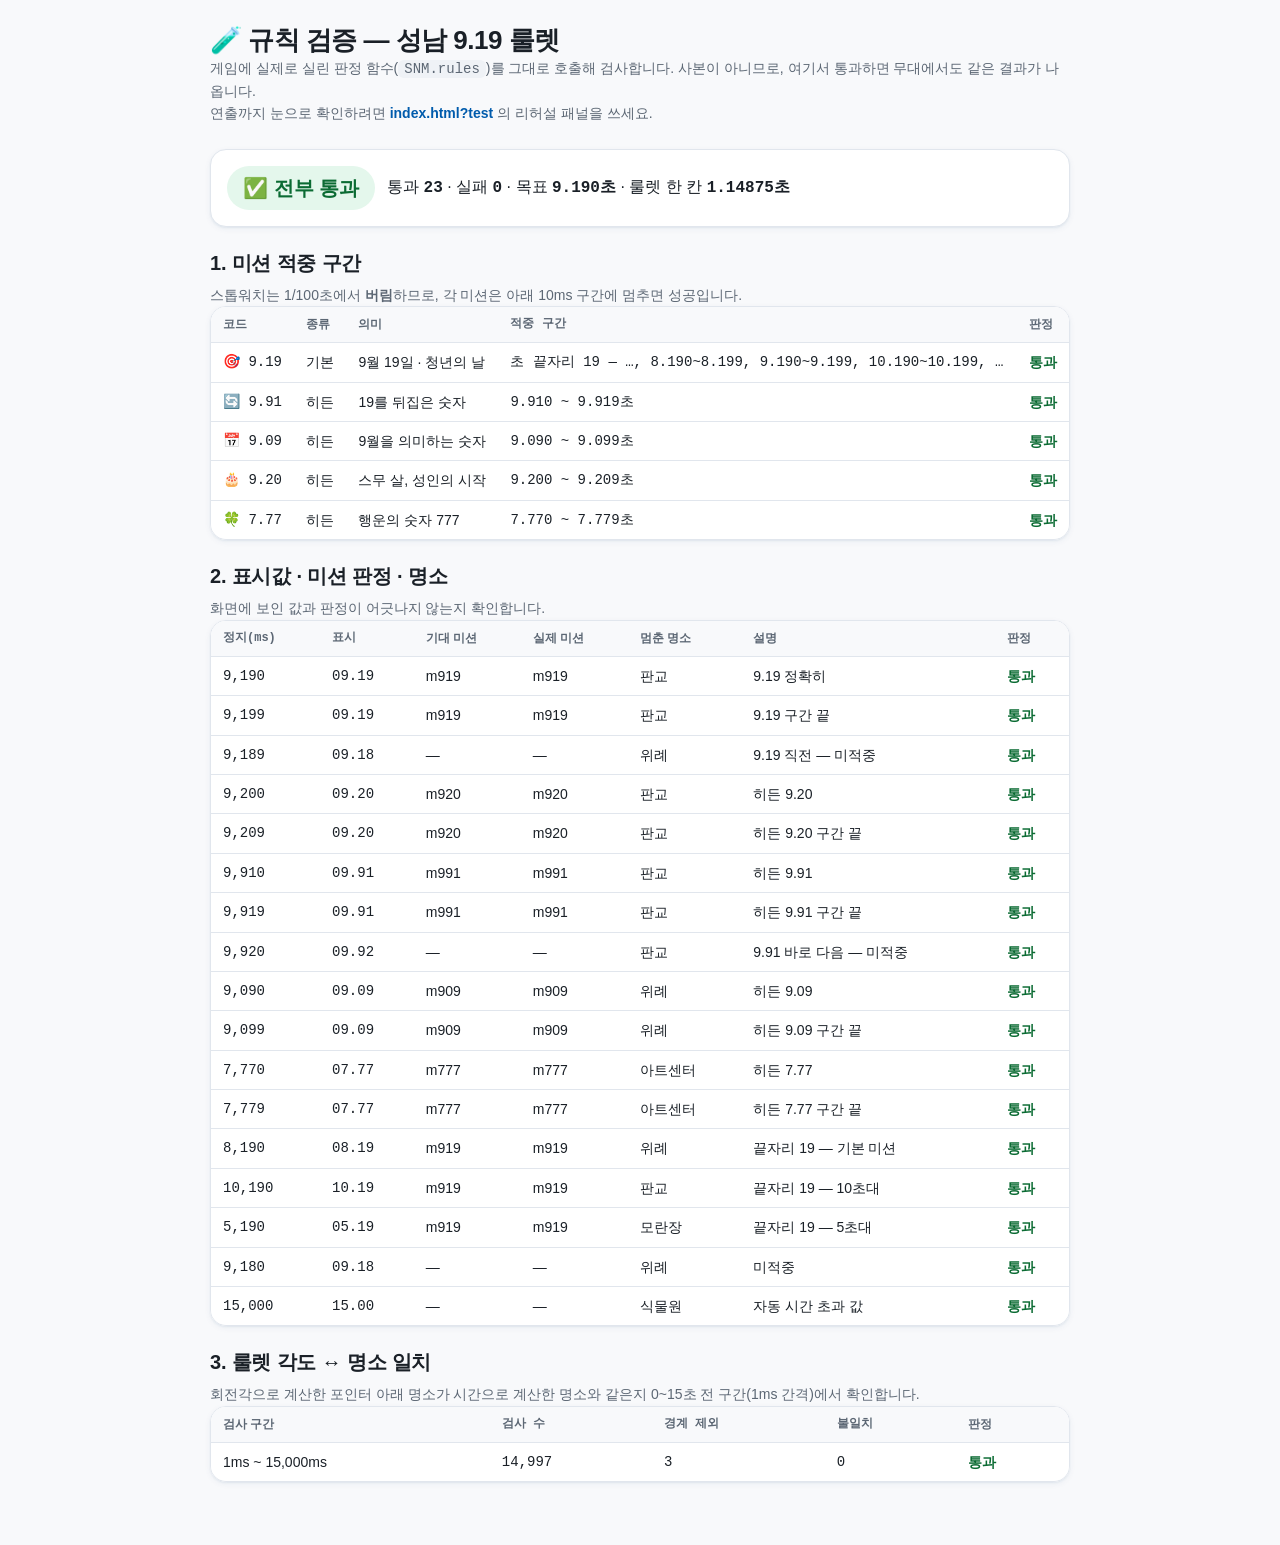
==== test.html @ 919806d4 "game init" ====
<!DOCTYPE html>
<html lang="ko">
<head>
<meta charset="utf-8">
<meta name="viewport" content="width=device-width, initial-scale=1">
<title>규칙 검증 · 성남 9.19 룰렛</title>
<link rel="stylesheet" href="./css/tokens.css">
<link rel="stylesheet" href="./css/base.css">
<link rel="stylesheet" href="./css/components.css">
<style>
  body{ padding:var(--sp-5) var(--sp-4) var(--sp-8); }
  .wrap{ max-width:860px; margin-inline:auto; display:flex; flex-direction:column; gap:var(--sp-5); }
  h1{ font-size:var(--fs-xl); }
  h2{ font-size:var(--fs-lg); margin-bottom:var(--sp-2); }
  .lead{ color:var(--c-text-sub); font-size:var(--fs-sm); }
  .summary{
    display:flex; align-items:center; gap:var(--sp-3); flex-wrap:wrap;
    padding:var(--sp-4); border-radius:var(--r-md);
    background:var(--c-surface); border:1px solid var(--c-border); box-shadow:var(--sh-1);
  }
  .summary__badge{
    padding:6px 16px; border-radius:var(--r-pill);
    font-weight:800; font-size:var(--fs-lg);
  }
  .summary__badge.pass{ background:#E4F7EC; color:#0B6B33; }
  .summary__badge.fail{ background:#FFE5EC; color:var(--sn-red-dark); }
  table{ width:100%; border-collapse:collapse; font-size:var(--fs-sm); background:var(--c-surface); }
  .scroll{ overflow-x:auto; border:1px solid var(--c-border); border-radius:var(--r-md); box-shadow:var(--sh-1); }
  th,td{ padding:8px 12px; text-align:left; border-bottom:1px solid var(--c-border); white-space:nowrap; }
  th{ background:var(--sn-gray-50); font-size:var(--fs-xs); color:var(--c-text-sub); }
  tr:last-child td{ border-bottom:0; }
  td.num, th.num{ font-family:var(--font-num); font-variant-numeric:tabular-nums; }
  .ok{ color:#0B6B33; font-weight:800; }
  .no{ color:var(--sn-red); font-weight:800; }
  tr.is-fail td{ background:#FFF0F4; }
  code{ font-family:var(--font-num); background:var(--sn-gray-100); padding:1px 6px; border-radius:var(--r-xs); }
  .back{ font-weight:700; }
</style>
</head>
<body>
<div class="wrap">

  <header>
    <h1>🧪 규칙 검증 — 성남 9.19 룰렛</h1>
    <p class="lead">
      게임에 실제로 실린 판정 함수(<code>SNM.rules</code>)를 그대로 호출해 검사합니다.
      사본이 아니므로, 여기서 통과하면 무대에서도 같은 결과가 나옵니다.
      <br>연출까지 눈으로 확인하려면 <a class="back" href="./index.html?test">index.html?test</a> 의 리허설 패널을 쓰세요.
    </p>
  </header>

  <div class="summary" id="summary"></div>

  <section>
    <h2>1. 미션 적중 구간</h2>
    <p class="lead">스톱워치는 1/100초에서 <b>버림</b>하므로, 각 미션은 아래 10ms 구간에 멈추면 성공입니다.</p>
    <div class="scroll"><table id="windows"></table></div>
  </section>

  <section>
    <h2>2. 표시값 · 미션 판정 · 명소</h2>
    <p class="lead">화면에 보인 값과 판정이 어긋나지 않는지 확인합니다.</p>
    <div class="scroll"><table id="cases"></table></div>
  </section>

  <section>
    <h2>3. 룰렛 각도 ↔ 명소 일치</h2>
    <p class="lead">회전각으로 계산한 포인터 아래 명소가 시간으로 계산한 명소와 같은지 0~15초 전 구간(1ms 간격)에서 확인합니다.</p>
    <div class="scroll"><table id="sweep"></table></div>
  </section>

</div>

<script src="./js/core/util.js"></script>
<script src="./js/core/store.js"></script>
<script src="./js/core/audio.js"></script>
<script src="./js/core/mascot.js"></script>
<script src="./js/core/ui.js"></script>
<script src="./js/game.js"></script>
<script>
(function () {
  'use strict';
  var R = SNM.rules;
  var pass = 0, fail = 0;

  function mark(ok) { ok ? pass++ : fail++; return ok ? '<span class="ok">통과</span>' : '<span class="no">실패</span>'; }
  function ids(list) { return list.length ? list.join(', ') : '—'; }

  /* ── 1. 미션 적중 구간 ── */
  var wrows = '<tr><th>코드</th><th>종류</th><th>의미</th><th class="num">적중 구간</th><th>판정</th></tr>';
  R.MISSIONS.forEach(function (m) {
    var lo = m.cs * 10, hi = lo + 9;
    var range = (m.kind === 'basic')
      ? '초 끝자리 19 — …, 8.190~8.199, 9.190~9.199, 10.190~10.199, …'
      : (lo / 1000).toFixed(3) + ' ~ ' + (hi / 1000).toFixed(3) + '초';
    // 구간의 양 끝과 바로 바깥이 기대대로인지 확인
    var ok = R.evalMissions(lo).indexOf(m.id) >= 0 &&
             R.evalMissions(hi).indexOf(m.id) >= 0 &&
             R.evalMissions(lo - 1).indexOf(m.id) < 0 &&
             R.evalMissions(hi + 1).indexOf(m.id) < 0;
    wrows += '<tr class="' + (ok ? '' : 'is-fail') + '"><td class="num">' + m.icon + ' ' + m.code + '</td>' +
             '<td>' + (m.kind === 'basic' ? '기본' : '히든') + '</td>' +
             '<td>' + m.title + '</td>' +
             '<td class="num">' + range + '</td><td>' + mark(ok) + '</td></tr>';
  });
  document.getElementById('windows').innerHTML = wrows;

  /* ── 2. 표시값 · 판정 · 명소 ── */
  var CASES = [
    [9190,  '09.19', ['m919'], '9.19 정확히'],
    [9199,  '09.19', ['m919'], '9.19 구간 끝'],
    [9189,  '09.18', [],       '9.19 직전 — 미적중'],
    [9200,  '09.20', ['m920'], '히든 9.20'],
    [9209,  '09.20', ['m920'], '히든 9.20 구간 끝'],
    [9910,  '09.91', ['m991'], '히든 9.91'],
    [9919,  '09.91', ['m991'], '히든 9.91 구간 끝'],
    [9920,  '09.92', [],       '9.91 바로 다음 — 미적중'],
    [9090,  '09.09', ['m909'], '히든 9.09'],
    [9099,  '09.09', ['m909'], '히든 9.09 구간 끝'],
    [7770,  '07.77', ['m777'], '히든 7.77'],
    [7779,  '07.77', ['m777'], '히든 7.77 구간 끝'],
    [8190,  '08.19', ['m919'], '끝자리 19 — 기본 미션'],
    [10190, '10.19', ['m919'], '끝자리 19 — 10초대'],
    [5190,  '05.19', ['m919'], '끝자리 19 — 5초대'],
    [9180,  '09.18', [],       '미적중'],
    [15000, '15.00', [],       '자동 시간 초과 값']
  ];
  var crows = '<tr><th class="num">정지(ms)</th><th class="num">표시</th><th>기대 미션</th><th>실제 미션</th>' +
              '<th>멈춘 명소</th><th>설명</th><th>판정</th></tr>';
  CASES.forEach(function (c) {
    var got = R.evalMissions(c[0]);
    var shown = R.fmt(c[0]);
    var ok = (shown === c[1]) && (got.join(',') === c[2].join(','));
    crows += '<tr class="' + (ok ? '' : 'is-fail') + '">' +
             '<td class="num">' + c[0].toLocaleString('ko-KR') + '</td>' +
             '<td class="num">' + shown + '</td>' +
             '<td>' + ids(c[2]) + '</td><td>' + ids(got) + '</td>' +
             '<td>' + R.segAt(c[0]).short + '</td>' +
             '<td>' + c[3] + '</td><td>' + mark(ok) + '</td></tr>';
  });
  document.getElementById('cases').innerHTML = crows;

  /* ── 3. 각도 ↔ 명소 스윕 ── */
  // 룰렛은 9.19초에 한 바퀴. 슬롯 k(12시부터 시계방향)에는 명소 (7-k) 가 그려져 있다.
  function segByAngle(ms) {
    var A = (ms / R.TARGET_MS) * 360;
    var L = (360 - (A % 360)) % 360;
    var k = Math.floor(L / 45) % 8;
    return R.SEGMENTS[7 - k];
  }
  var bad = [], skipped = 0;
  for (var ms = 1; ms <= 15000; ms++) {
    if (ms % R.SEG_MS === 0) { skipped++; continue; }     // 칸 경계선 위 — 판정 대상 아님
    if (segByAngle(ms).short !== R.segAt(ms).short) bad.push(ms);
  }
  var sweepOK = (bad.length === 0);
  document.getElementById('sweep').innerHTML =
    '<tr><th>검사 구간</th><th class="num">검사 수</th><th class="num">경계 제외</th>' +
    '<th class="num">불일치</th><th>판정</th></tr>' +
    '<tr class="' + (sweepOK ? '' : 'is-fail') + '"><td>1ms ~ 15,000ms</td>' +
    '<td class="num">' + (15000 - skipped).toLocaleString('ko-KR') + '</td>' +
    '<td class="num">' + skipped + '</td>' +
    '<td class="num">' + bad.length + (bad.length ? ' (' + bad.slice(0, 8).join(', ') + '…)' : '') + '</td>' +
    '<td>' + mark(sweepOK) + '</td></tr>';

  /* ── 요약 ── */
  document.getElementById('summary').innerHTML =
    '<span class="summary__badge ' + (fail ? 'fail' : 'pass') + '">' +
      (fail ? '❌ ' + fail + '건 실패' : '✅ 전부 통과') + '</span>' +
    '<span>통과 <b class="num">' + pass + '</b> · 실패 <b class="num">' + fail + '</b>' +
    ' · 목표 <b class="num">' + R.fmt3(R.TARGET_MS) + '초</b>' +
    ' · 룰렛 한 칸 <b class="num">' + (R.SEG_MS / 1000).toFixed(5) + '초</b></span>';
})();
</script>
</body>
</html>
---- css/tokens.css ----
/* ============================================================
   성남 미니게임 랜드 — 디자인 토큰
   성남시 CI 컬러 기반. 모든 CSS 파일보다 먼저 로드할 것.
   ============================================================ */
:root{
  /* ── 브랜드 (성남시 CI) ── */
  --sn-gold:        #F6AB00;
  --sn-gold-dark:   #C98A00;
  --sn-gold-light:  #FFD466;
  --sn-blue:        #005BAC;
  --sn-blue-dark:   #00417A;
  --sn-blue-light:  #4D96D6;
  --sn-red:         #DF003C;
  --sn-red-dark:    #A8002D;
  --sn-red-light:   #FF5C82;
  --sn-white:       #FFFFFF;

  /* ── 뉴트럴 ── */
  --sn-gray-50:  #F8F9FB;
  --sn-gray-100: #EFF2F6;
  --sn-gray-200: #E1E6ED;
  --sn-gray-300: #C8D0DA;
  --sn-gray-400: #9AA6B4;
  --sn-gray-600: #5C6774;
  --sn-gray-800: #2E3742;
  --sn-gray-900: #1A2027;

  /* ── 시맨틱 ── */
  --c-bg:        var(--sn-gray-50);
  --c-surface:   var(--sn-white);
  --c-text:      var(--sn-gray-900);
  --c-text-sub:  var(--sn-gray-600);
  --c-border:    var(--sn-gray-200);
  --c-success:   #14A44D;
  --c-warning:   var(--sn-gold);
  --c-danger:    var(--sn-red);
  --c-on-gold:   #2A1C00;   /* 골드 배경 위 텍스트 (흰 글씨 금지) */

  /* ── 그라디언트 ── */
  --g-gold:  linear-gradient(135deg, #FFD466 0%, #F6AB00 55%, #E09600 100%);
  --g-blue:  linear-gradient(135deg, #4D96D6 0%, #005BAC 100%);
  --g-hero:  radial-gradient(120% 90% at 50% 0%, #FFF6DF 0%, #FFFFFF 60%, #F1F6FB 100%);
  --g-sky:   linear-gradient(180deg, #BFE4FF 0%, #E8F5FF 70%, #FFF6E3 100%);

  /* ── 라운드 ── */
  --r-xs:   6px;
  --r-sm:  10px;
  --r-md:  16px;
  --r-lg:  24px;
  --r-xl:  32px;
  --r-pill: 999px;

  /* ── 그림자 (블루 틴트) ── */
  --sh-1: 0 1px 2px rgba(0,65,122,.06), 0 2px 6px rgba(0,65,122,.06);
  --sh-2: 0 4px 10px rgba(0,65,122,.10), 0 10px 24px rgba(0,65,122,.08);
  --sh-3: 0 10px 24px rgba(0,65,122,.14), 0 24px 56px rgba(0,65,122,.14);
  --sh-gold: 0 6px 18px rgba(246,171,0,.38);
  --sh-inset: inset 0 2px 0 rgba(255,255,255,.6);

  /* ── 간격 (4px 스케일) ── */
  --sp-1:4px; --sp-2:8px; --sp-3:12px; --sp-4:16px;
  --sp-5:24px; --sp-6:32px; --sp-7:48px; --sp-8:64px;

  /* ── 타이포 ── */
  --font-base: "Pretendard", "Pretendard Variable", -apple-system, BlinkMacSystemFont,
               "Apple SD Gothic Neo", "Malgun Gothic", "맑은 고딕",
               "Noto Sans KR", "Segoe UI", Roboto, sans-serif;
  --font-num:  "SF Mono", "JetBrains Mono", ui-monospace, Menlo, Consolas,
               "D2Coding", monospace;
  --fs-xs:12px; --fs-sm:14px; --fs-md:16px; --fs-lg:20px;
  --fs-xl:26px; --fs-2xl:34px; --fs-3xl:44px;
  --lh-tight:1.25; --lh-base:1.6;

  /* ── 모션 ── */
  --ease-out:  cubic-bezier(.2,.8,.3,1);
  --ease-pop:  cubic-bezier(.2,.9,.3,1.3);
  --dur-fast: 140ms; --dur-base: 240ms; --dur-slow: 420ms;

  /* ── 레이어 ── */
  --z-hud:10; --z-header:50; --z-toast:80; --z-modal:100;
}

@media (prefers-reduced-motion: reduce){
  *,*::before,*::after{
    animation-duration:.01ms !important;
    animation-iteration-count:1 !important;
    transition-duration:.01ms !important;
    scroll-behavior:auto !important;
  }
}
---- css/base.css ----
/* ============================================================
   base.css — 리셋 + 타이포 + 유틸리티
   ============================================================ */
*,*::before,*::after{ box-sizing:border-box; }

html{ -webkit-text-size-adjust:100%; }

body{
  margin:0;
  font-family:var(--font-base);
  font-size:var(--fs-md);
  line-height:var(--lh-base);
  color:var(--c-text);
  background:var(--c-bg);
  -webkit-font-smoothing:antialiased;
  -moz-osx-font-smoothing:grayscale;
  overflow-x:hidden;
}

h1,h2,h3,h4,p,figure,ul,ol{ margin:0; }
ul,ol{ padding:0; list-style:none; }
img,svg{ display:block; max-width:100%; }
button,input,select,textarea{ font:inherit; color:inherit; }
button{ background:none; border:0; padding:0; cursor:pointer; }
a{ color:var(--sn-blue); text-decoration:none; }
a:hover{ text-decoration:underline; }

h1{ font-size:var(--fs-2xl); line-height:var(--lh-tight); font-weight:800; letter-spacing:-.02em; }
h2{ font-size:var(--fs-xl); line-height:var(--lh-tight); font-weight:800; letter-spacing:-.01em; }
h3{ font-size:var(--fs-lg); line-height:var(--lh-tight); font-weight:700; }

:focus-visible{ outline:3px solid var(--sn-blue); outline-offset:2px; border-radius:var(--r-xs); }

/* ── 컨테이너 ── */
.container{ width:100%; max-width:1080px; margin-inline:auto; padding-inline:var(--sp-4); }
@media (min-width:1024px){ .container{ padding-inline:var(--sp-5); } }
@media (min-width:1280px){ .container{ max-width:1160px; } }

/* ── 유틸리티 ── */
.num{ font-family:var(--font-num); font-variant-numeric:tabular-nums; }
.sr-only{
  position:absolute; width:1px; height:1px; padding:0; margin:-1px;
  overflow:hidden; clip:rect(0 0 0 0); white-space:nowrap; border:0;
}
.skip-link{
  position:absolute; left:var(--sp-4); top:-100px; z-index:calc(var(--z-modal) + 10);
  background:var(--sn-blue); color:#fff; padding:var(--sp-3) var(--sp-4);
  border-radius:var(--r-sm); font-weight:700; transition:top var(--dur-fast) var(--ease-out);
}
.skip-link:focus{ top:var(--sp-4); text-decoration:none; }

.no-select{ user-select:none; -webkit-user-select:none; -webkit-touch-callout:none; }
.touch{ touch-action:manipulation; }

/* ── 성나미 아이들 애니메이션 ── */
@keyframes nami-idle{
  from{ transform:translateY(0) rotate(-1deg); }
  to  { transform:translateY(-10px) rotate(1deg); }
}
.nami-idle{
  animation:nami-idle 3s var(--ease-out) infinite alternate;
  transform-origin:50% 80%;
}
@keyframes nami-pop{
  0%{ transform:scale(1); } 40%{ transform:scale(1.14); } 100%{ transform:scale(1); }
}
.nami-pop{ animation:nami-pop var(--dur-slow) var(--ease-pop); }
---- css/components.css ----
/* ============================================================
   components.css — 버튼 / 모달 / HUD / 토스트 / 카드 공통
   ============================================================ */

/* ─────────── 버튼 ─────────── */
.btn{
  display:inline-flex; align-items:center; justify-content:center; gap:var(--sp-2);
  min-height:48px; padding:0 var(--sp-5);
  border-radius:var(--r-pill);
  font-weight:700; font-size:var(--fs-md);
  cursor:pointer; touch-action:manipulation; user-select:none;
  transition:transform var(--dur-fast) var(--ease-out),
             filter var(--dur-fast) var(--ease-out),
             box-shadow var(--dur-fast) var(--ease-out);
  text-decoration:none; white-space:nowrap;
}
.btn:hover{ transform:translateY(-2px); filter:brightness(1.05); text-decoration:none; }
.btn:active{ transform:translateY(1px); }
.btn:disabled,.btn[aria-disabled="true"]{
  opacity:.45; cursor:not-allowed; transform:none; filter:none;
}
.btn--primary{ background:var(--g-gold); color:var(--c-on-gold); box-shadow:var(--sh-gold); }
.btn--secondary{ background:var(--g-blue); color:#fff; box-shadow:var(--sh-2); }
.btn--ghost{ background:transparent; color:var(--c-text); border:2px solid var(--sn-gray-300); }
.btn--danger{ background:var(--sn-red); color:#fff; box-shadow:var(--sh-2); }
.btn--icon{
  width:44px; height:44px; min-height:44px; padding:0; border-radius:50%;
  background:var(--c-surface); border:1px solid var(--c-border); box-shadow:var(--sh-1);
  font-size:var(--fs-lg);
}
.btn--sm{ min-height:40px; padding:0 var(--sp-4); font-size:var(--fs-sm); }
.btn--lg{ min-height:56px; padding:0 var(--sp-6); font-size:var(--fs-lg); }
.btn--block{ display:flex; width:100%; }

/* ─────────── 칩 ─────────── */
.chip{
  display:inline-flex; align-items:center; gap:4px;
  padding:3px 10px; border-radius:var(--r-pill);
  font-size:var(--fs-xs); font-weight:700; line-height:1.5;
  background:var(--sn-gray-100); color:var(--c-text-sub);
}
.chip--gold{ background:#FFF3D6; color:#7A5500; }
.chip--blue{ background:#E3F0FB; color:var(--sn-blue-dark); }
.chip--red { background:#FFE5EC; color:var(--sn-red-dark); }

/* ─────────── 카드 ─────────── */
.card{
  background:var(--c-surface);
  border:1px solid var(--c-border);
  border-radius:var(--r-md);
  box-shadow:var(--sh-1);
}

/* ─────────── 공통 헤더 ─────────── */
.app-header{
  position:sticky; top:0; z-index:var(--z-header);
  background:rgba(255,255,255,.88);
  -webkit-backdrop-filter:blur(10px); backdrop-filter:blur(10px);
  border-bottom:1px solid var(--c-border);
}
.app-header__inner{
  display:flex; align-items:center; gap:var(--sp-3);
  min-height:60px; padding-block:var(--sp-2);
}
.app-header__brand{
  display:flex; align-items:center; gap:var(--sp-2);
  font-weight:800; color:var(--c-text); font-size:var(--fs-md);
}
.app-header__brand:hover{ text-decoration:none; }
.app-header__brand img{ height:28px; width:auto; }
.app-header__spacer{ flex:1; }
.app-header__actions{ display:flex; align-items:center; gap:var(--sp-2); }
@media (max-width:479px){
  .app-header__brand span{ font-size:var(--fs-sm); }
}

/* ─────────── HUD ─────────── */
.hud{
  display:flex; align-items:center; gap:var(--sp-3);
  width:100%; padding:var(--sp-3) var(--sp-4);
  background:var(--c-surface); border:1px solid var(--c-border);
  border-radius:var(--r-md); box-shadow:var(--sh-1);
  z-index:var(--z-hud);
}
.hud__item{ display:flex; flex-direction:column; align-items:center; min-width:56px; }
.hud__item--wide{ flex:1; min-width:0; }
.hud__label{ font-size:var(--fs-xs); color:var(--c-text-sub); font-weight:600; line-height:1.3; }
.hud__value{
  font-family:var(--font-num); font-variant-numeric:tabular-nums;
  font-size:var(--fs-lg); font-weight:800; line-height:1.2; color:var(--c-text);
  transition:transform var(--dur-fast) var(--ease-pop), color var(--dur-fast) linear;
}
.hud__value.is-bump{ transform:scale(1.18); }
.hud__item.is-warning .hud__value{ color:var(--sn-red); animation:hud-pulse 1s infinite; }
@keyframes hud-pulse{ 0%,100%{ opacity:1; } 50%{ opacity:.45; } }

.progress{
  width:100%; height:10px; border-radius:var(--r-pill);
  background:var(--sn-gray-200); overflow:hidden;
}
.progress > i{
  display:block; height:100%; width:0;
  background:var(--g-gold); border-radius:inherit;
  transition:width var(--dur-base) var(--ease-out);
}
.progress.is-warning > i{ background:linear-gradient(135deg,#FF5C82,#DF003C); }

/* 생명 하트 */
.lives{ display:flex; gap:2px; font-size:var(--fs-md); line-height:1; }
.lives span{ transition:opacity var(--dur-base) var(--ease-out), transform var(--dur-base) var(--ease-pop); }
.lives span.is-lost{ opacity:.2; transform:scale(.8); filter:grayscale(1); }

/* ─────────── 모달 ─────────── */
.modal-backdrop{
  position:fixed; inset:0; z-index:var(--z-modal);
  display:grid; place-items:center; padding:var(--sp-4);
  background:rgba(0,0,0,.55);
  -webkit-backdrop-filter:blur(4px); backdrop-filter:blur(4px);
  animation:modal-fade .18s var(--ease-out);
  overflow-y:auto;
}
@keyframes modal-fade{ from{ opacity:0; } to{ opacity:1; } }
.modal{
  width:100%; max-width:420px;
  background:var(--c-surface); border-radius:var(--r-lg);
  box-shadow:var(--sh-3); padding:var(--sp-5);
  text-align:center; position:relative;
  animation:modal-in .28s var(--ease-pop);
  max-height:calc(100dvh - 32px); overflow-y:auto;
}
@supports not (height:100dvh){ .modal{ max-height:calc(100vh - 32px); } }
@keyframes modal-in{
  from{ opacity:0; transform:scale(.9) translateY(16px); }
  to  { opacity:1; transform:none; }
}
.modal__mascot{ width:130px; margin:0 auto var(--sp-2); }
.modal__title{ font-size:var(--fs-xl); font-weight:800; margin-bottom:var(--sp-2); }
.modal__grade{
  display:inline-block; margin-bottom:var(--sp-3);
  padding:4px 14px; border-radius:var(--r-pill);
  background:var(--g-gold); color:var(--c-on-gold); font-weight:800; font-size:var(--fs-sm);
}
.modal__score{
  font-family:var(--font-num); font-variant-numeric:tabular-nums;
  font-size:var(--fs-3xl); font-weight:800; color:var(--sn-blue);
  line-height:1.1; margin-bottom:var(--sp-1);
}
.modal__score-unit{ font-size:var(--fs-lg); color:var(--c-text-sub); margin-left:2px; }
.modal__best-ribbon{
  display:inline-block; margin-bottom:var(--sp-3);
  padding:5px 16px; border-radius:var(--r-pill);
  background:var(--g-gold); color:var(--c-on-gold);
  font-weight:800; font-size:var(--fs-sm); box-shadow:var(--sh-gold);
  animation:ribbon-glow 1.4s var(--ease-out) infinite alternate;
}
@keyframes ribbon-glow{ from{ filter:brightness(1); } to{ filter:brightness(1.18); } }
.modal__rows{
  margin:var(--sp-3) 0; padding:var(--sp-3);
  background:var(--sn-gray-50); border-radius:var(--r-sm); text-align:left;
}
.modal__row{
  display:flex; justify-content:space-between; gap:var(--sp-3);
  padding:5px 0; font-size:var(--fs-sm);
}
.modal__row + .modal__row{ border-top:1px dashed var(--c-border); }
.modal__row b{ font-family:var(--font-num); font-variant-numeric:tabular-nums; }
.modal__badges{
  display:flex; flex-wrap:wrap; justify-content:center; gap:var(--sp-2);
  margin:var(--sp-3) 0;
}
.modal__badge{
  display:flex; align-items:center; gap:6px;
  padding:6px 14px; border-radius:var(--r-pill);
  background:#FFF3D6; color:#7A5500; font-weight:700; font-size:var(--fs-sm);
  animation:modal-in .4s var(--ease-pop) backwards;
}
.modal__note{ font-size:var(--fs-xs); color:var(--c-text-sub); margin-top:var(--sp-2); }
.modal__buttons{ display:flex; flex-direction:column; gap:var(--sp-2); margin-top:var(--sp-4); }
@media (min-width:480px){ .modal__buttons{ flex-direction:row; justify-content:center; } }
.modal__buttons .btn{ flex:1; }

/* ─────────── 토스트 ─────────── */
.toast-wrap{
  position:fixed; left:50%; bottom:calc(24px + env(safe-area-inset-bottom));
  transform:translateX(-50%); z-index:var(--z-toast);
  display:flex; flex-direction:column; align-items:center; gap:var(--sp-2);
  pointer-events:none; width:max-content; max-width:calc(100vw - 32px);
}
.toast{
  padding:10px 20px; border-radius:var(--r-pill);
  background:rgba(26,32,39,.92); color:#fff;
  font-size:var(--fs-sm); font-weight:600; box-shadow:var(--sh-3);
  animation:toast-in var(--dur-base) var(--ease-pop);
}
.toast.is-out{ animation:toast-out var(--dur-base) var(--ease-out) forwards; }
@keyframes toast-in { from{ opacity:0; transform:translateY(14px); } to{ opacity:1; transform:none; } }
@keyframes toast-out{ to{ opacity:0; transform:translateY(10px); } }

/* ─────────── 카운트다운 ─────────── */
.countdown{
  position:absolute; inset:0; z-index:calc(var(--z-hud) + 5);
  display:grid; place-items:center;
  background:rgba(255,255,255,.72);
  -webkit-backdrop-filter:blur(2px); backdrop-filter:blur(2px);
  border-radius:inherit; pointer-events:none;
}
.countdown__num{
  font-family:var(--font-num); font-weight:800; font-size:88px;
  color:var(--sn-blue); text-shadow:0 6px 18px rgba(0,91,172,.28);
  animation:cd-pop .7s var(--ease-out);
}
@keyframes cd-pop{
  from{ opacity:0; transform:scale(1.6); } 60%{ opacity:1; transform:scale(1); }
  to  { opacity:0; transform:scale(.9); }
}

/* ─────────── 플로팅 점수 텍스트 ─────────── */
.float-text{
  position:fixed; z-index:var(--z-toast); pointer-events:none;
  font-family:var(--font-num); font-weight:800; font-size:var(--fs-lg);
  text-shadow:0 2px 6px rgba(255,255,255,.9), 0 0 2px rgba(255,255,255,.9);
  animation:float-up .9s var(--ease-out) forwards;
  transform:translate(-50%,-50%);
}
@keyframes float-up{
  0%  { opacity:0; transform:translate(-50%,-50%) scale(.7); }
  20% { opacity:1; transform:translate(-50%,-80%) scale(1.1); }
  100%{ opacity:0; transform:translate(-50%,-170%) scale(1); }
}

/* ─────────── 컨페티 ─────────── */
.confetti-wrap{ position:fixed; inset:0; z-index:calc(var(--z-modal) + 1); pointer-events:none; overflow:hidden; }
.confetti{
  position:absolute; top:-16px; width:9px; height:14px; border-radius:2px;
  animation:confetti-fall linear forwards;
}
@keyframes confetti-fall{
  0%  { opacity:1; transform:translateY(0) rotate(0deg); }
  100%{ opacity:.15; transform:translateY(105vh) rotate(720deg); }
}
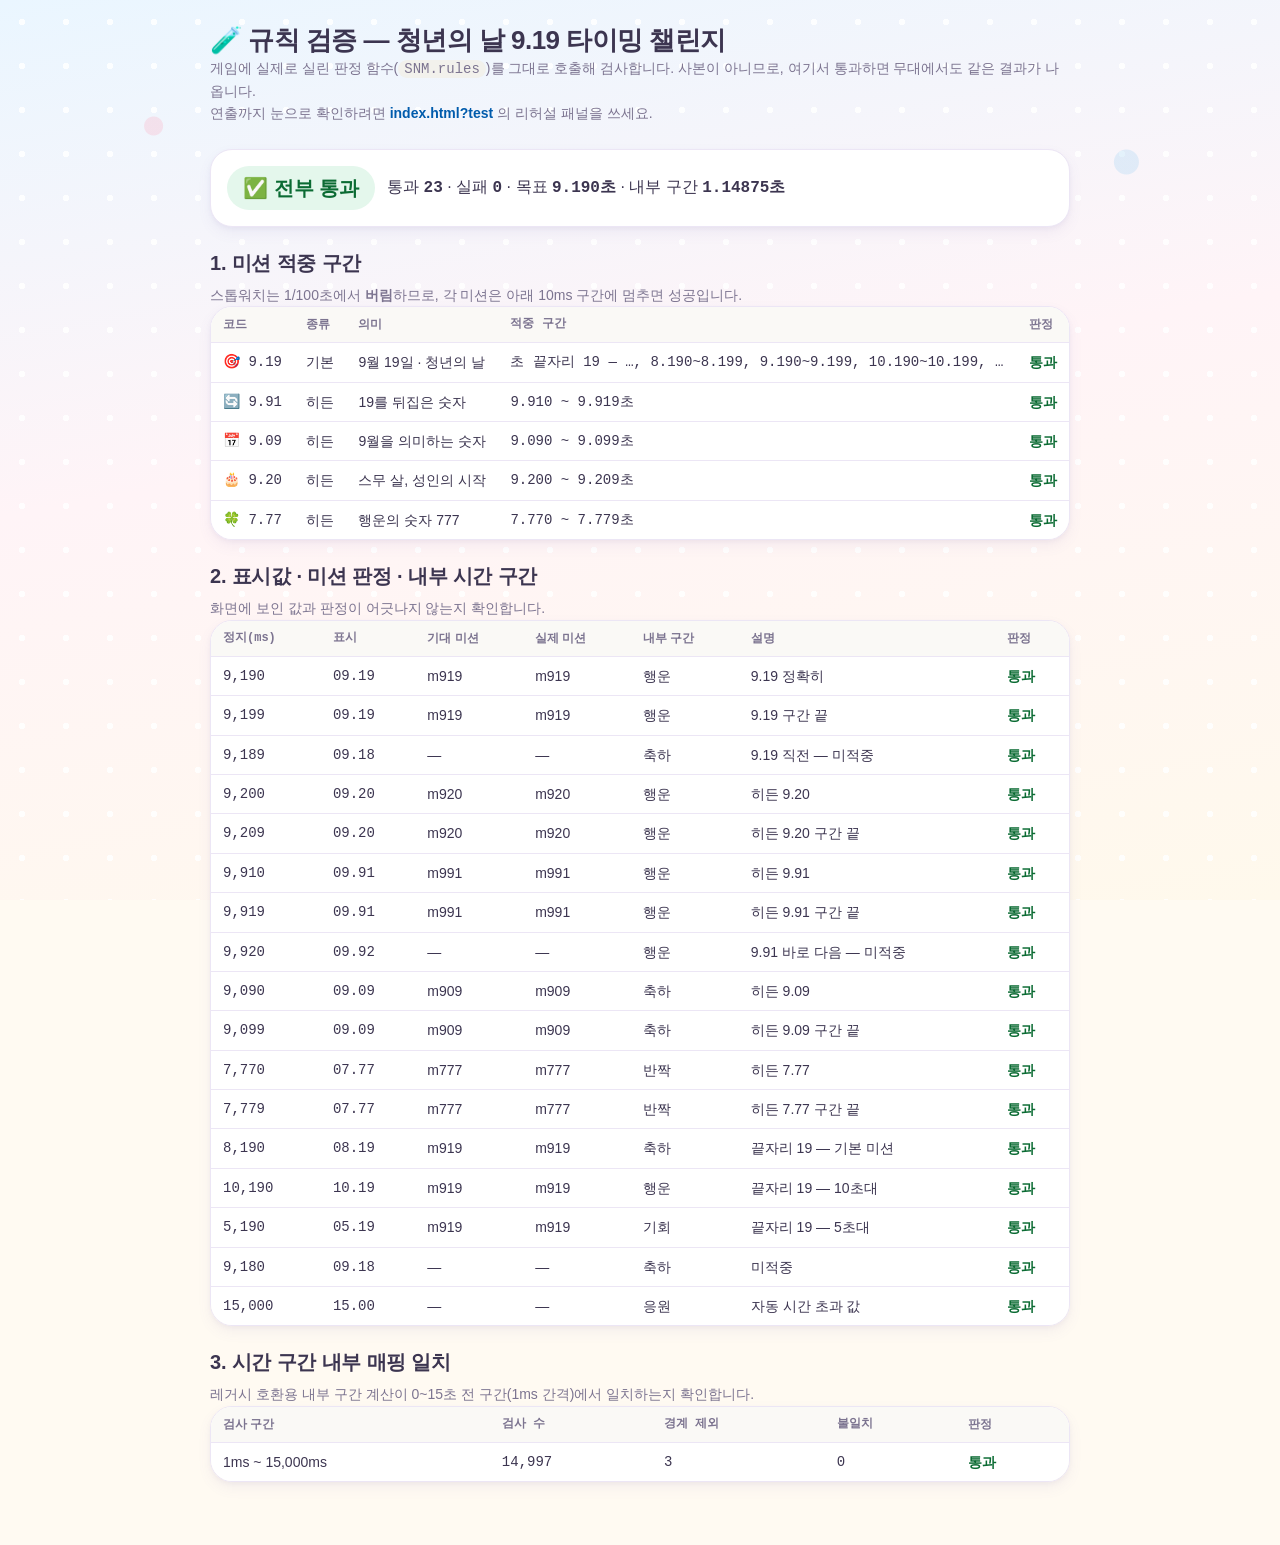
==== commit b758a173: "fix : 청년의 날 행사용 리브랜딩 및 파스텔 톤 디자인 개편   룰렛 → 블라인드 타이밍 전환 이후 남아 있던 작업을   정리하고,  성남시 청년정책협의체 주최 청년의 날 행사" ====
--- a/test.html
+++ b/test.html
@@ -3,7 +3,7 @@
 <head>
 <meta charset="utf-8">
 <meta name="viewport" content="width=device-width, initial-scale=1">
-<title>규칙 검증 · 성남 9.19 룰렛</title>
+<title>규칙 검증 · 청년의 날 9.19 타이밍 챌린지</title>
 <link rel="stylesheet" href="./css/tokens.css">
 <link rel="stylesheet" href="./css/base.css">
 <link rel="stylesheet" href="./css/components.css">
@@ -41,7 +41,7 @@
 <div class="wrap">
 
   <header>
-    <h1>🧪 규칙 검증 — 성남 9.19 룰렛</h1>
+    <h1>🧪 규칙 검증 — 청년의 날 9.19 타이밍 챌린지</h1>
     <p class="lead">
       게임에 실제로 실린 판정 함수(<code>SNM.rules</code>)를 그대로 호출해 검사합니다.
       사본이 아니므로, 여기서 통과하면 무대에서도 같은 결과가 나옵니다.
@@ -58,14 +58,14 @@
   </section>
 
   <section>
-    <h2>2. 표시값 · 미션 판정 · 명소</h2>
+    <h2>2. 표시값 · 미션 판정 · 내부 시간 구간</h2>
     <p class="lead">화면에 보인 값과 판정이 어긋나지 않는지 확인합니다.</p>
     <div class="scroll"><table id="cases"></table></div>
   </section>
 
   <section>
-    <h2>3. 룰렛 각도 ↔ 명소 일치</h2>
-    <p class="lead">회전각으로 계산한 포인터 아래 명소가 시간으로 계산한 명소와 같은지 0~15초 전 구간(1ms 간격)에서 확인합니다.</p>
+    <h2>3. 시간 구간 내부 매핑 일치</h2>
+    <p class="lead">레거시 호환용 내부 구간 계산이 0~15초 전 구간(1ms 간격)에서 일치하는지 확인합니다.</p>
     <div class="scroll"><table id="sweep"></table></div>
   </section>
 
@@ -126,7 +126,7 @@
     [15000, '15.00', [],       '자동 시간 초과 값']
   ];
   var crows = '<tr><th class="num">정지(ms)</th><th class="num">표시</th><th>기대 미션</th><th>실제 미션</th>' +
-              '<th>멈춘 명소</th><th>설명</th><th>판정</th></tr>';
+              '<th>내부 구간</th><th>설명</th><th>판정</th></tr>';
   CASES.forEach(function (c) {
     var got = R.evalMissions(c[0]);
     var shown = R.fmt(c[0]);
@@ -141,7 +141,7 @@
   document.getElementById('cases').innerHTML = crows;
 
   /* ── 3. 각도 ↔ 명소 스윕 ── */
-  // 룰렛은 9.19초에 한 바퀴. 슬롯 k(12시부터 시계방향)에는 명소 (7-k) 가 그려져 있다.
+  // 레거시 호환용 각도 구간과 시간 구간이 동일한지 확인한다.
   function segByAngle(ms) {
     var A = (ms / R.TARGET_MS) * 360;
     var L = (360 - (A % 360)) % 360;
@@ -169,7 +169,7 @@
       (fail ? '❌ ' + fail + '건 실패' : '✅ 전부 통과') + '</span>' +
     '<span>통과 <b class="num">' + pass + '</b> · 실패 <b class="num">' + fail + '</b>' +
     ' · 목표 <b class="num">' + R.fmt3(R.TARGET_MS) + '초</b>' +
-    ' · 룰렛 한 칸 <b class="num">' + (R.SEG_MS / 1000).toFixed(5) + '초</b></span>';
+    ' · 내부 구간 <b class="num">' + (R.SEG_MS / 1000).toFixed(5) + '초</b></span>';
 })();
 </script>
 </body>
--- a/css/tokens.css
+++ b/css/tokens.css
@@ -1,8 +1,12 @@
 /* ============================================================
    성남 미니게임 랜드 — 디자인 토큰
-   성남시 CI 컬러 기반. 모든 CSS 파일보다 먼저 로드할 것.
+   성남시 CI 컬러 기반 + 파스텔 캔디 레이어(아기자기 톤).
+   모든 CSS 파일보다 먼저 로드할 것.
    ============================================================ */
 :root{
+  /* 현재 노출 화면의 성남시 CI 기반 이벤트 팔레트. */
+  --event-navy:#00417A; --event-violet:#005BAC; --event-mint:#4D96D6;
+  --event-coral:#DF003C; --event-yellow:#F6AB00; --event-bg:#F1F6FB;
   /* ── 브랜드 (성남시 CI) ── */
   --sn-gold:        #F6AB00;
   --sn-gold-dark:   #C98A00;
@@ -15,47 +19,72 @@
   --sn-red-light:   #FF5C82;
   --sn-white:       #FFFFFF;
 
-  /* ── 뉴트럴 ── */
-  --sn-gray-50:  #F8F9FB;
-  --sn-gray-100: #EFF2F6;
-  --sn-gray-200: #E1E6ED;
-  --sn-gray-300: #C8D0DA;
-  --sn-gray-400: #9AA6B4;
-  --sn-gray-600: #5C6774;
-  --sn-gray-800: #2E3742;
-  --sn-gray-900: #1A2027;
+  /* ── 파스텔 캔디 (아기자기 톤) ──
+     브랜드 색을 한 톤 밝게 풀어 쓴 보조 팔레트. 큰 면적·장식에 사용. */
+  --candy-sky:        #8FCBF2;   /* 성남 블루의 파스텔 */
+  --candy-sky-soft:   #DCF0FF;
+  --candy-butter:     #FFC94B;   /* 성남 골드의 파스텔 */
+  --candy-butter-soft:#FFF0C4;
+  --candy-berry:      #FF97B0;   /* 성남 레드의 파스텔 */
+  --candy-berry-soft: #FFE1E8;
+  --candy-mint:       #7FDCC2;
+  --candy-mint-soft:  #DDF7EF;
+  --candy-lilac:      #B6A8F0;
+  --candy-lilac-soft: #ECE7FF;
+  --candy-peach:      #FFB392;
+  --candy-cream:      #FFFCF4;
+
+  /* ── 뉴트럴 (살짝 따뜻하게) ── */
+  --sn-gray-50:  #FAF9F6;
+  --sn-gray-100: #F2F1EC;
+  --sn-gray-200: #E6E4DD;
+  --sn-gray-300: #CFCCC2;
+  --sn-gray-400: #9E9C93;
+  --sn-gray-600: #6A6A63;
+  --sn-gray-800: #3A3A36;
+  --sn-gray-900: #26262A;
 
   /* ── 시맨틱 ── */
-  --c-bg:        var(--sn-gray-50);
+  --c-bg:        var(--candy-cream);
   --c-surface:   var(--sn-white);
-  --c-text:      var(--sn-gray-900);
-  --c-text-sub:  var(--sn-gray-600);
-  --c-border:    var(--sn-gray-200);
-  --c-success:   #14A44D;
+  --c-text:      #3C3550;          /* 순검정 대신 부드러운 자주빛 먹색 */
+  --c-text-sub:  #7C7490;
+  --c-border:    #ECE6F5;
+  --c-success:   #2FBF7E;
   --c-warning:   var(--sn-gold);
   --c-danger:    var(--sn-red);
-  --c-on-gold:   #2A1C00;   /* 골드 배경 위 텍스트 (흰 글씨 금지) */
+  --c-on-gold:   #6A4200;   /* 골드 배경 위 텍스트 (흰 글씨 금지) */
 
   /* ── 그라디언트 ── */
-  --g-gold:  linear-gradient(135deg, #FFD466 0%, #F6AB00 55%, #E09600 100%);
-  --g-blue:  linear-gradient(135deg, #4D96D6 0%, #005BAC 100%);
-  --g-hero:  radial-gradient(120% 90% at 50% 0%, #FFF6DF 0%, #FFFFFF 60%, #F1F6FB 100%);
-  --g-sky:   linear-gradient(180deg, #BFE4FF 0%, #E8F5FF 70%, #FFF6E3 100%);
+  --g-gold:  linear-gradient(135deg, #FFE6A3 0%, #FFC94B 55%, #F6AB00 100%);
+  --g-blue:  linear-gradient(135deg, #4FA6E3 0%, #1D82C9 52%, #005BAC 100%);
+  --g-berry: linear-gradient(135deg, #FFC0D0 0%, #FF97B0 100%);
+  --g-mint:  linear-gradient(135deg, #BFF0E2 0%, #7FDCC2 100%);
+  --g-hero:  radial-gradient(120% 90% at 50% 0%, #FFF6DF 0%, #FFFFFF 60%, #EAF6FF 100%);
+  --g-sky:   linear-gradient(180deg, #CDEBFF 0%, #EAF6FF 62%, #FFF7E8 100%);
+  /* 파스텔 무지개 — 리본·구분선용 */
+  --g-rainbow: linear-gradient(90deg,#FF97B0,#FFC94B,#7FDCC2,#8FCBF2,#B6A8F0);
 
-  /* ── 라운드 ── */
-  --r-xs:   6px;
-  --r-sm:  10px;
-  --r-md:  16px;
-  --r-lg:  24px;
-  --r-xl:  32px;
+  /* ── 라운드 (전반적으로 더 동글동글하게) ── */
+  --r-xs:  10px;
+  --r-sm:  16px;
+  --r-md:  22px;
+  --r-lg:  30px;
+  --r-xl:  40px;
   --r-pill: 999px;
 
-  /* ── 그림자 (블루 틴트) ── */
-  --sh-1: 0 1px 2px rgba(0,65,122,.06), 0 2px 6px rgba(0,65,122,.06);
-  --sh-2: 0 4px 10px rgba(0,65,122,.10), 0 10px 24px rgba(0,65,122,.08);
-  --sh-3: 0 10px 24px rgba(0,65,122,.14), 0 24px 56px rgba(0,65,122,.14);
-  --sh-gold: 0 6px 18px rgba(246,171,0,.38);
-  --sh-inset: inset 0 2px 0 rgba(255,255,255,.6);
+  /* ── 그림자 ──
+     sh-1~3 : 부드러운 라벤더 틴트 (칙칙한 회색 그림자 대신)
+     sh-jelly-* : 아래로 떨어지는 단색 굽 — 젤리 버튼/카드용 */
+  --sh-1: 0 2px 4px rgba(120,105,170,.06), 0 6px 14px rgba(120,105,170,.07);
+  --sh-2: 0 4px 10px rgba(120,105,170,.10), 0 12px 28px rgba(120,105,170,.10);
+  --sh-3: 0 12px 28px rgba(120,105,170,.16), 0 28px 64px rgba(120,105,170,.16);
+  --sh-gold: 0 6px 18px rgba(246,171,0,.34);
+  --sh-inset: inset 0 2px 0 rgba(255,255,255,.7);
+  --sh-jelly-blue:  0 6px 0 #6FB4E2, 0 12px 22px rgba(87,173,230,.28);
+  --sh-jelly-gold:  0 6px 0 #E9AE2E, 0 12px 22px rgba(246,171,0,.26);
+  --sh-jelly-berry: 0 6px 0 #F07E99, 0 12px 22px rgba(255,151,176,.28);
+  --sh-jelly-soft:  0 5px 0 #ECE6F5, 0 12px 22px rgba(120,105,170,.10);
 
   /* ── 간격 (4px 스케일) ── */
   --sp-1:4px; --sp-2:8px; --sp-3:12px; --sp-4:16px;
--- a/css/base.css
+++ b/css/base.css
@@ -2,6 +2,7 @@
    base.css — 리셋 + 타이포 + 유틸리티
    ============================================================ */
 *,*::before,*::after{ box-sizing:border-box; }
+[hidden]{ display:none !important; }
 
 html{ -webkit-text-size-adjust:100%; }
 
@@ -11,7 +12,18 @@
   font-size:var(--fs-md);
   line-height:var(--lh-base);
   color:var(--c-text);
-  background:var(--c-bg);
+  /* 파스텔 하늘 + 물방울 도트 + 은은한 체크 — 칙칙함을 걷어내는 배경 */
+  background-color:#FFFAF2;
+  background-image:
+    radial-gradient(circle at 12% 14%, rgba(255,151,176,.22) 0 9px, transparent 10px),
+    radial-gradient(circle at 88% 18%, rgba(143,203,242,.24) 0 12px, transparent 13px),
+    radial-gradient(circle at 78% 88%, rgba(127,220,194,.22) 0 10px, transparent 11px),
+    radial-gradient(circle at 18% 82%, rgba(255,201,75,.22) 0 8px, transparent 9px),
+    radial-gradient(circle at 50% 46%, rgba(182,168,240,.14) 0 6px, transparent 7px),
+    radial-gradient(circle 3px at 50% 50%, rgba(255,255,255,.85) 98%, transparent 100%),
+    linear-gradient(170deg,#EAF6FF 0%,#FFF4F7 46%,#FFF9EC 100%);
+  background-size:auto,auto,auto,auto,auto,44px 44px,auto;
+  background-attachment:fixed;
   -webkit-font-smoothing:antialiased;
   -moz-osx-font-smoothing:grayscale;
   overflow-x:hidden;
@@ -29,7 +41,7 @@
 h2{ font-size:var(--fs-xl); line-height:var(--lh-tight); font-weight:800; letter-spacing:-.01em; }
 h3{ font-size:var(--fs-lg); line-height:var(--lh-tight); font-weight:700; }
 
-:focus-visible{ outline:3px solid var(--sn-blue); outline-offset:2px; border-radius:var(--r-xs); }
+:focus-visible{ outline:3px dashed var(--candy-lilac); outline-offset:3px; border-radius:var(--r-xs); }
 
 /* ── 컨테이너 ── */
 .container{ width:100%; max-width:1080px; margin-inline:auto; padding-inline:var(--sp-4); }
@@ -45,12 +57,27 @@
 .skip-link{
   position:absolute; left:var(--sp-4); top:-100px; z-index:calc(var(--z-modal) + 10);
   background:var(--sn-blue); color:#fff; padding:var(--sp-3) var(--sp-4);
-  border-radius:var(--r-sm); font-weight:700; transition:top var(--dur-fast) var(--ease-out);
+  border-radius:var(--r-pill); font-weight:700; transition:top var(--dur-fast) var(--ease-out);
+  box-shadow:var(--sh-2);
 }
 .skip-link:focus{ top:var(--sp-4); text-decoration:none; }
 
 .no-select{ user-select:none; -webkit-user-select:none; -webkit-touch-callout:none; }
 .touch{ touch-action:manipulation; }
+
+/* ── 공용 아기자기 모션 ── */
+@keyframes cute-bob{
+  0%,100%{ transform:translateY(0) rotate(-2deg); }
+  50%    { transform:translateY(-8px) rotate(2deg); }
+}
+@keyframes cute-twinkle{
+  0%,100%{ opacity:.35; transform:scale(.85); }
+  50%    { opacity:1;   transform:scale(1.15); }
+}
+@keyframes cute-wiggle{
+  0%,100%{ transform:rotate(-3deg); }
+  50%    { transform:rotate(3deg); }
+}
 
 /* ── 성나미 아이들 애니메이션 ── */
 @keyframes nami-idle{
--- a/css/components.css
+++ b/css/components.css
@@ -1,5 +1,6 @@
 /* ============================================================
    components.css — 버튼 / 모달 / HUD / 토스트 / 카드 공통
+   전반 톤: 파스텔 + 두꺼운 흰 테두리 + 아래로 떨어지는 젤리 굽
    ============================================================ */
 
 /* ─────────── 버튼 ─────────── */
@@ -7,67 +8,105 @@
   display:inline-flex; align-items:center; justify-content:center; gap:var(--sp-2);
   min-height:48px; padding:0 var(--sp-5);
   border-radius:var(--r-pill);
-  font-weight:700; font-size:var(--fs-md);
+  font-weight:800; font-size:var(--fs-md); letter-spacing:-.01em;
   cursor:pointer; touch-action:manipulation; user-select:none;
-  transition:transform var(--dur-fast) var(--ease-out),
+  transition:transform var(--dur-fast) var(--ease-pop),
              filter var(--dur-fast) var(--ease-out),
              box-shadow var(--dur-fast) var(--ease-out);
   text-decoration:none; white-space:nowrap;
 }
-.btn:hover{ transform:translateY(-2px); filter:brightness(1.05); text-decoration:none; }
-.btn:active{ transform:translateY(1px); }
+.btn:hover{ transform:translateY(-3px) rotate(-.6deg); filter:brightness(1.04); text-decoration:none; }
+.btn:active{ transform:translateY(3px); box-shadow:0 1px 0 rgba(0,0,0,.12); }
 .btn:disabled,.btn[aria-disabled="true"]{
-  opacity:.45; cursor:not-allowed; transform:none; filter:none;
-}
-.btn--primary{ background:var(--g-gold); color:var(--c-on-gold); box-shadow:var(--sh-gold); }
-.btn--secondary{ background:var(--g-blue); color:#fff; box-shadow:var(--sh-2); }
-.btn--ghost{ background:transparent; color:var(--c-text); border:2px solid var(--sn-gray-300); }
-.btn--danger{ background:var(--sn-red); color:#fff; box-shadow:var(--sh-2); }
+  opacity:.42; cursor:not-allowed; transform:none; filter:grayscale(.35);
+}
+.btn--primary{
+  background:var(--g-blue); color:#fff;
+  border:3px solid #fff;
+  text-shadow:0 2px 0 rgba(0,65,122,.25);
+  box-shadow:var(--sh-jelly-blue);
+}
+.btn--secondary{
+  background:var(--g-gold); color:var(--c-on-gold);
+  border:3px solid #fff; box-shadow:var(--sh-jelly-gold);
+}
+.btn--ghost{
+  background:var(--sn-white); color:var(--c-text);
+  border:2.5px solid var(--c-border);
+  box-shadow:var(--sh-jelly-soft);
+}
+.btn--ghost:hover{ border-color:var(--candy-sky); color:var(--sn-blue); }
+.btn--danger{
+  background:var(--g-berry); color:#7A0026;
+  border:3px solid #fff; box-shadow:var(--sh-jelly-berry);
+}
 .btn--icon{
-  width:44px; height:44px; min-height:44px; padding:0; border-radius:50%;
-  background:var(--c-surface); border:1px solid var(--c-border); box-shadow:var(--sh-1);
+  width:46px; height:46px; min-height:46px; padding:0; border-radius:50%;
+  background:var(--sn-white); border:2.5px solid var(--c-border);
+  box-shadow:0 4px 0 #ECE6F5;
   font-size:var(--fs-lg);
 }
+.btn--icon:hover{ border-color:var(--candy-butter); }
 .btn--sm{ min-height:40px; padding:0 var(--sp-4); font-size:var(--fs-sm); }
-.btn--lg{ min-height:56px; padding:0 var(--sp-6); font-size:var(--fs-lg); }
+.btn--lg{ min-height:64px; padding:0 var(--sp-6); font-size:var(--fs-lg); }
 .btn--block{ display:flex; width:100%; }
 
 /* ─────────── 칩 ─────────── */
 .chip{
   display:inline-flex; align-items:center; gap:4px;
-  padding:3px 10px; border-radius:var(--r-pill);
-  font-size:var(--fs-xs); font-weight:700; line-height:1.5;
+  padding:4px 12px; border-radius:var(--r-pill);
+  font-size:var(--fs-xs); font-weight:800; line-height:1.5;
   background:var(--sn-gray-100); color:var(--c-text-sub);
-}
-.chip--gold{ background:#FFF3D6; color:#7A5500; }
-.chip--blue{ background:#E3F0FB; color:var(--sn-blue-dark); }
-.chip--red { background:#FFE5EC; color:var(--sn-red-dark); }
+  border:1.5px solid rgba(255,255,255,.9);
+}
+.chip--gold{ background:var(--candy-butter-soft); color:#8A5E00; border-color:#FFE08A; }
+.chip--blue{ background:var(--candy-sky-soft);    color:#0F5D91; border-color:#B7E1FA; }
+.chip--red { background:var(--candy-berry-soft);  color:#B0224A; border-color:#FFC2D1; }
 
 /* ─────────── 카드 ─────────── */
 .card{
   background:var(--c-surface);
-  border:1px solid var(--c-border);
+  border:2.5px solid var(--c-border);
   border-radius:var(--r-md);
-  box-shadow:var(--sh-1);
+  box-shadow:var(--sh-jelly-soft);
 }
 
 /* ─────────── 공통 헤더 ─────────── */
 .app-header{
   position:sticky; top:0; z-index:var(--z-header);
-  background:rgba(255,255,255,.88);
+  background:rgba(255,253,248,.9);
   -webkit-backdrop-filter:blur(10px); backdrop-filter:blur(10px);
-  border-bottom:1px solid var(--c-border);
+  border-bottom:0;
+  box-shadow:0 4px 18px rgba(120,105,170,.10);
+}
+/* 헤더 아래 파스텔 무지개 리본 */
+.app-header::after{
+  content:''; position:absolute; left:0; right:0; bottom:0; height:5px;
+  background:var(--g-rainbow); opacity:.75;
 }
 .app-header__inner{
   display:flex; align-items:center; gap:var(--sp-3);
-  min-height:60px; padding-block:var(--sp-2);
+  min-height:62px; padding-block:var(--sp-2);
 }
 .app-header__brand{
   display:flex; align-items:center; gap:var(--sp-2);
+  min-width:0;
   font-weight:800; color:var(--c-text); font-size:var(--fs-md);
 }
 .app-header__brand:hover{ text-decoration:none; }
 .app-header__brand img{ height:28px; width:auto; }
+/* 행사명이 길어도 헤더 버튼을 밀어내지 않도록 말줄임 처리 */
+.app-header__brand > span{
+  min-width:0; overflow:hidden; text-overflow:ellipsis; white-space:nowrap;
+  padding:5px 14px; border-radius:var(--r-pill);
+  background:var(--candy-sky-soft); color:#0F5D91;
+  border:2px solid #fff; box-shadow:0 3px 0 #C9E7FA;
+}
+.app-header__mark{
+  display:grid; place-items:center; width:42px; height:42px; border-radius:50%;
+  background:var(--g-blue); color:#fff; font-family:var(--font-num); font-size:11px;
+  border:2.5px solid #fff; box-shadow:0 4px 0 #6FB4E2;
+}
 .app-header__spacer{ flex:1; }
 .app-header__actions{ display:flex; align-items:center; gap:var(--sp-2); }
 @media (max-width:479px){
@@ -76,34 +115,50 @@
 
 /* ─────────── HUD ─────────── */
 .hud{
-  display:flex; align-items:center; gap:var(--sp-3);
-  width:100%; padding:var(--sp-3) var(--sp-4);
-  background:var(--c-surface); border:1px solid var(--c-border);
-  border-radius:var(--r-md); box-shadow:var(--sh-1);
+  display:flex; align-items:center; gap:var(--sp-2);
+  width:100%; padding:var(--sp-3);
+  background:linear-gradient(135deg,#FFFDF7,#FFF3F7);
+  border:3px solid #fff;
+  border-radius:var(--r-lg);
+  box-shadow:0 6px 0 #F3E7F2, 0 14px 26px rgba(120,105,170,.10);
   z-index:var(--z-hud);
 }
-.hud__item{ display:flex; flex-direction:column; align-items:center; min-width:56px; }
-.hud__item--wide{ flex:1; min-width:0; }
-.hud__label{ font-size:var(--fs-xs); color:var(--c-text-sub); font-weight:600; line-height:1.3; }
+/* HUD 각 항목을 동글동글한 캡슐로 */
+.hud__item{
+  display:flex; flex-direction:column; align-items:center; justify-content:center;
+  min-width:64px; padding:var(--sp-2) var(--sp-3);
+  border-radius:var(--r-md);
+  background:var(--sn-white);
+  border:2px solid var(--candy-sky-soft);
+}
+.hud__item:first-child{ background:var(--candy-mint-soft); border-color:#BFEDE0; }
+.hud__item:last-child{ background:var(--candy-butter-soft); border-color:#FFE08A; }
+.hud__item--wide{ flex:1; min-width:0; background:var(--candy-lilac-soft); border-color:#DBD2FA; }
+.hud__label{
+  font-size:var(--fs-xs); color:var(--c-text-sub); font-weight:700; line-height:1.3;
+  letter-spacing:.02em;
+}
 .hud__value{
   font-family:var(--font-num); font-variant-numeric:tabular-nums;
   font-size:var(--fs-lg); font-weight:800; line-height:1.2; color:var(--c-text);
   transition:transform var(--dur-fast) var(--ease-pop), color var(--dur-fast) linear;
 }
-.hud__value.is-bump{ transform:scale(1.18); }
+.hud__value.is-bump{ transform:scale(1.18) rotate(-3deg); }
+.hud__item.is-warning{ background:var(--candy-berry-soft); border-color:#FFC2D1; }
 .hud__item.is-warning .hud__value{ color:var(--sn-red); animation:hud-pulse 1s infinite; }
 @keyframes hud-pulse{ 0%,100%{ opacity:1; } 50%{ opacity:.45; } }
 
 .progress{
-  width:100%; height:10px; border-radius:var(--r-pill);
-  background:var(--sn-gray-200); overflow:hidden;
+  width:100%; height:14px; border-radius:var(--r-pill);
+  background:var(--sn-gray-100); overflow:hidden;
+  border:2px solid #fff; box-shadow:inset 0 2px 4px rgba(120,105,170,.10);
 }
 .progress > i{
   display:block; height:100%; width:0;
   background:var(--g-gold); border-radius:inherit;
   transition:width var(--dur-base) var(--ease-out);
 }
-.progress.is-warning > i{ background:linear-gradient(135deg,#FF5C82,#DF003C); }
+.progress.is-warning > i{ background:var(--g-berry); }
 
 /* 생명 하트 */
 .lives{ display:flex; gap:2px; font-size:var(--fs-md); line-height:1; }
@@ -114,31 +169,46 @@
 .modal-backdrop{
   position:fixed; inset:0; z-index:var(--z-modal);
   display:grid; place-items:center; padding:var(--sp-4);
-  background:rgba(0,0,0,.55);
-  -webkit-backdrop-filter:blur(4px); backdrop-filter:blur(4px);
+  background:rgba(60,53,80,.42);
+  -webkit-backdrop-filter:blur(5px); backdrop-filter:blur(5px);
   animation:modal-fade .18s var(--ease-out);
   overflow-y:auto;
 }
 @keyframes modal-fade{ from{ opacity:0; } to{ opacity:1; } }
 .modal{
   width:100%; max-width:420px;
-  background:var(--c-surface); border-radius:var(--r-lg);
-  box-shadow:var(--sh-3); padding:var(--sp-5);
+  background:
+    radial-gradient(circle at 12% 8%, var(--candy-berry-soft) 0 26px, transparent 27px),
+    radial-gradient(circle at 90% 12%, var(--candy-sky-soft) 0 30px, transparent 31px),
+    radial-gradient(circle at 86% 94%, var(--candy-mint-soft) 0 24px, transparent 25px),
+    linear-gradient(160deg,#FFFFFF,#FFFBF4);
+  border:4px solid #fff;
+  border-radius:var(--r-xl);
+  box-shadow:0 10px 0 rgba(182,168,240,.28), var(--sh-3);
+  padding:var(--sp-5);
   text-align:center; position:relative;
-  animation:modal-in .28s var(--ease-pop);
+  animation:modal-in .3s var(--ease-pop);
   max-height:calc(100dvh - 32px); overflow-y:auto;
+}
+/* 모달 상단 무지개 리본 */
+.modal::before{
+  content:''; position:absolute; left:14%; right:14%; top:0; height:6px;
+  border-radius:0 0 var(--r-pill) var(--r-pill);
+  background:var(--g-rainbow);
 }
 @supports not (height:100dvh){ .modal{ max-height:calc(100vh - 32px); } }
 @keyframes modal-in{
-  from{ opacity:0; transform:scale(.9) translateY(16px); }
+  from{ opacity:0; transform:scale(.88) translateY(18px) rotate(-1.5deg); }
   to  { opacity:1; transform:none; }
 }
 .modal__mascot{ width:130px; margin:0 auto var(--sp-2); }
-.modal__title{ font-size:var(--fs-xl); font-weight:800; margin-bottom:var(--sp-2); }
+.modal__title{ font-size:var(--fs-xl); font-weight:800; margin-bottom:var(--sp-2); color:var(--sn-blue-dark); }
 .modal__grade{
   display:inline-block; margin-bottom:var(--sp-3);
-  padding:4px 14px; border-radius:var(--r-pill);
-  background:var(--g-gold); color:var(--c-on-gold); font-weight:800; font-size:var(--fs-sm);
+  padding:6px 18px; border-radius:var(--r-pill);
+  background:var(--g-gold); color:var(--c-on-gold);
+  border:2.5px solid #fff; box-shadow:var(--sh-jelly-gold);
+  font-weight:800; font-size:var(--fs-sm);
 }
 .modal__score{
   font-family:var(--font-num); font-variant-numeric:tabular-nums;
@@ -148,34 +218,39 @@
 .modal__score-unit{ font-size:var(--fs-lg); color:var(--c-text-sub); margin-left:2px; }
 .modal__best-ribbon{
   display:inline-block; margin-bottom:var(--sp-3);
-  padding:5px 16px; border-radius:var(--r-pill);
+  padding:6px 18px; border-radius:var(--r-pill);
   background:var(--g-gold); color:var(--c-on-gold);
+  border:2.5px solid #fff;
   font-weight:800; font-size:var(--fs-sm); box-shadow:var(--sh-gold);
   animation:ribbon-glow 1.4s var(--ease-out) infinite alternate;
 }
-@keyframes ribbon-glow{ from{ filter:brightness(1); } to{ filter:brightness(1.18); } }
+@keyframes ribbon-glow{ from{ filter:brightness(1); transform:rotate(-1.5deg); } to{ filter:brightness(1.18); transform:rotate(1.5deg); } }
 .modal__rows{
-  margin:var(--sp-3) 0; padding:var(--sp-3);
-  background:var(--sn-gray-50); border-radius:var(--r-sm); text-align:left;
+  margin:var(--sp-3) 0; padding:var(--sp-3) var(--sp-4);
+  background:rgba(255,255,255,.75);
+  border:2px dashed var(--candy-sky);
+  border-radius:var(--r-md); text-align:left;
 }
 .modal__row{
   display:flex; justify-content:space-between; gap:var(--sp-3);
-  padding:5px 0; font-size:var(--fs-sm);
-}
-.modal__row + .modal__row{ border-top:1px dashed var(--c-border); }
-.modal__row b{ font-family:var(--font-num); font-variant-numeric:tabular-nums; }
+  padding:6px 0; font-size:var(--fs-sm); font-weight:700;
+}
+.modal__row + .modal__row{ border-top:2px dotted var(--c-border); }
+.modal__row b{ font-family:var(--font-num); font-variant-numeric:tabular-nums; color:var(--sn-blue-dark); }
 .modal__badges{
   display:flex; flex-wrap:wrap; justify-content:center; gap:var(--sp-2);
   margin:var(--sp-3) 0;
 }
 .modal__badge{
   display:flex; align-items:center; gap:6px;
-  padding:6px 14px; border-radius:var(--r-pill);
-  background:#FFF3D6; color:#7A5500; font-weight:700; font-size:var(--fs-sm);
+  padding:7px 16px; border-radius:var(--r-pill);
+  background:var(--candy-butter-soft); color:#8A5E00;
+  border:2px solid #fff; box-shadow:0 4px 0 #FFE08A;
+  font-weight:800; font-size:var(--fs-sm);
   animation:modal-in .4s var(--ease-pop) backwards;
 }
-.modal__note{ font-size:var(--fs-xs); color:var(--c-text-sub); margin-top:var(--sp-2); }
-.modal__buttons{ display:flex; flex-direction:column; gap:var(--sp-2); margin-top:var(--sp-4); }
+.modal__note{ font-size:var(--fs-xs); color:var(--c-text-sub); margin-top:var(--sp-2); font-weight:600; }
+.modal__buttons{ display:flex; flex-direction:column; gap:var(--sp-3); margin-top:var(--sp-4); }
 @media (min-width:480px){ .modal__buttons{ flex-direction:row; justify-content:center; } }
 .modal__buttons .btn{ flex:1; }
 
@@ -187,31 +262,45 @@
   pointer-events:none; width:max-content; max-width:calc(100vw - 32px);
 }
 .toast{
-  padding:10px 20px; border-radius:var(--r-pill);
-  background:rgba(26,32,39,.92); color:#fff;
-  font-size:var(--fs-sm); font-weight:600; box-shadow:var(--sh-3);
+  padding:11px 22px; border-radius:var(--r-pill);
+  background:#fff; color:var(--c-text);
+  border:3px solid var(--candy-lilac);
+  font-size:var(--fs-sm); font-weight:800;
+  box-shadow:0 6px 0 rgba(182,168,240,.45), var(--sh-2);
   animation:toast-in var(--dur-base) var(--ease-pop);
 }
 .toast.is-out{ animation:toast-out var(--dur-base) var(--ease-out) forwards; }
-@keyframes toast-in { from{ opacity:0; transform:translateY(14px); } to{ opacity:1; transform:none; } }
-@keyframes toast-out{ to{ opacity:0; transform:translateY(10px); } }
+@keyframes toast-in { from{ opacity:0; transform:translateY(14px) scale(.9); } to{ opacity:1; transform:none; } }
+@keyframes toast-out{ to{ opacity:0; transform:translateY(10px) scale(.95); } }
 
 /* ─────────── 카운트다운 ─────────── */
 .countdown{
   position:absolute; inset:0; z-index:calc(var(--z-hud) + 5);
   display:grid; place-items:center;
-  background:rgba(255,255,255,.72);
-  -webkit-backdrop-filter:blur(2px); backdrop-filter:blur(2px);
+  background:radial-gradient(circle at 50% 45%,rgba(255,255,255,.9) 0 38%,rgba(234,246,255,.72) 100%);
+  -webkit-backdrop-filter:blur(3px); backdrop-filter:blur(3px);
   border-radius:inherit; pointer-events:none;
 }
+/* 3·2·1 한 글자일 때는 원, "시작!" 처럼 길어지면 캡슐로 늘어난다.
+   (고정 폭으로 두면 "시작!" 이 줄바꿈된다) */
 .countdown__num{
+  display:grid; place-items:center;
+  min-width:1.7em; height:1.7em;
+  padding-inline:.36em;
+  white-space:nowrap;
+  border-radius:var(--r-pill);
   font-family:var(--font-num); font-weight:800; font-size:88px;
-  color:var(--sn-blue); text-shadow:0 6px 18px rgba(0,91,172,.28);
+  background:linear-gradient(160deg,#fff,#FFF3F7);
+  border:7px solid var(--candy-butter);
+  color:var(--sn-blue);
+  text-shadow:0 4px 0 var(--candy-sky-soft);
+  box-shadow:0 10px 0 rgba(255,201,75,.35), 0 22px 40px rgba(120,105,170,.20);
   animation:cd-pop .7s var(--ease-out);
 }
 @keyframes cd-pop{
-  from{ opacity:0; transform:scale(1.6); } 60%{ opacity:1; transform:scale(1); }
-  to  { opacity:0; transform:scale(.9); }
+  from{ opacity:0; transform:scale(1.6) rotate(-10deg); }
+  60% { opacity:1; transform:scale(1) rotate(0deg); }
+  to  { opacity:0; transform:scale(.88) rotate(6deg); }
 }
 
 /* ─────────── 플로팅 점수 텍스트 ─────────── */
@@ -231,10 +320,13 @@
 /* ─────────── 컨페티 ─────────── */
 .confetti-wrap{ position:fixed; inset:0; z-index:calc(var(--z-modal) + 1); pointer-events:none; overflow:hidden; }
 .confetti{
-  position:absolute; top:-16px; width:9px; height:14px; border-radius:2px;
+  position:absolute; top:-16px; width:11px; height:11px; border-radius:50%;
   animation:confetti-fall linear forwards;
 }
+.confetti:nth-child(3n){ border-radius:3px; width:9px; height:14px; }
+.confetti:nth-child(4n){ border-radius:50% 50% 50% 0; }
 @keyframes confetti-fall{
   0%  { opacity:1; transform:translateY(0) rotate(0deg); }
   100%{ opacity:.15; transform:translateY(105vh) rotate(720deg); }
 }
+.app-header__ci{ width:38px; height:38px; object-fit:contain; flex:none; }
